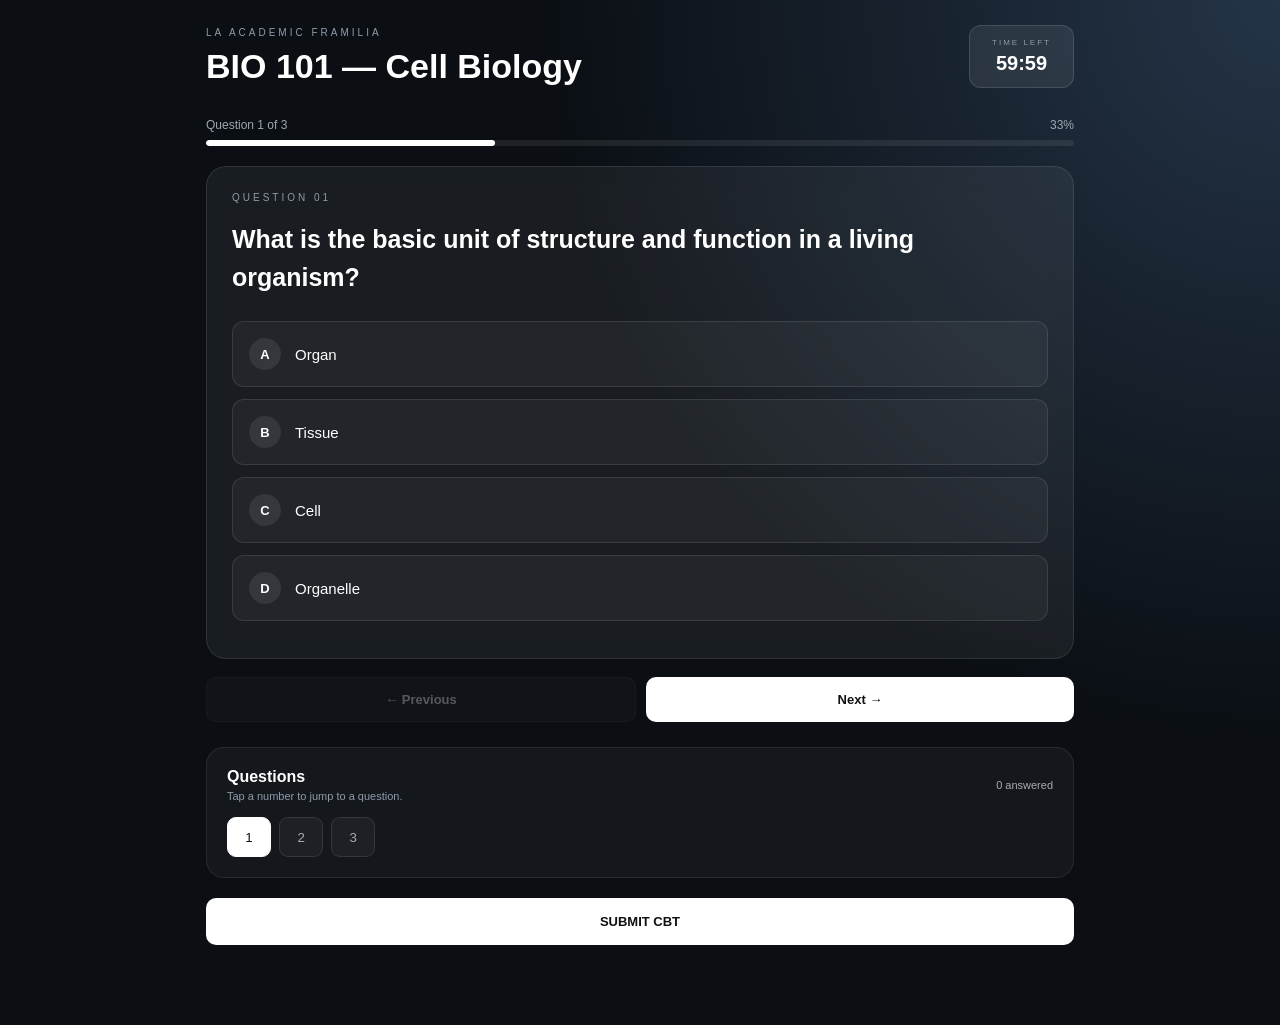
==== quiz.html @ 3b041be5 "Add files via upload" ====
<!DOCTYPE html>
<html lang="en">
<head>
    <meta charset="UTF-8">
    <meta name="viewport" content="width=device-width, initial-scale=1.0">

    <title>LA Academic Framilia CBT</title>

    <link rel="stylesheet" href="quiz.css">
</head>

<body>

    <main class="quiz-page">

        <!-- Header -->
        <header class="quiz-header">

            <div>
                <p class="group-name">
                    LA ACADEMIC FRAMILIA
                </p>

                <h1 id="quizTitle">
                    BIO 101 — Cell Biology
                </h1>
            </div>

            <div class="timer-box">
                <span>TIME LEFT</span>
                <strong id="timer">60:00</strong>
            </div>

        </header>


        <!-- Progress -->
        <section class="progress-area">

            <div class="progress-info">

                <span id="questionCounter">
                    Question 1 of 10
                </span>

                <span id="progressPercent">
                    10%
                </span>

            </div>

            <div class="progress-bar">
                <div id="progressFill"></div>
            </div>

        </section>


        <!-- Question -->
        <section class="question-card">

            <div class="question-number" id="questionNumber">
                QUESTION 01
            </div>

            <h2 id="questionText">
                Question goes here.
            </h2>

            <div id="optionsContainer">
                <!-- Options generated by JavaScript -->
            </div>

        </section>


        <!-- Navigation -->
        <section class="navigation">

            <button id="previousBtn" class="secondary-btn">
                ← Previous
            </button>

            <button id="nextBtn" class="primary-btn">
                Next →
            </button>

        </section>


        <!-- Question Navigator -->
        <section class="navigator-card">

            <div class="navigator-heading">

                <div>
                    <h3>Questions</h3>
                    <p>Tap a number to jump to a question.</p>
                </div>

                <span id="answeredCount">
                    0 answered
                </span>

            </div>

            <div id="questionNavigator">
                <!-- Question numbers generated here -->
            </div>

        </section>


        <!-- Submit -->
        <button id="submitBtn" class="submit-btn">
            SUBMIT CBT
        </button>


        <!-- Results -->
        <section id="resultSection" class="result-section">

            <div class="result-card">

                <p class="result-label">
                    CBT COMPLETED
                </p>

                <h2 id="resultScore">
                    0 / 0
                </h2>

                <p id="resultPercentage">
                    0%
                </p>

                <p id="resultMessage">
                    Your result will appear here.
                </p>

                <button
                    id="reviewBtn"
                    class="primary-btn"
                >
                    REVIEW ANSWERS
                </button>

                <button
                    id="homeBtn"
                    class="secondary-btn"
                >
                    BACK TO HOME
                </button>

            </div>

            <div id="reviewContainer">
                <!-- Corrections generated here -->
            </div>

        </section>

    </main>


    <script src="quiz.js"></script>

</body>
</html>
---- quiz.css ----
* {
    margin: 0;
    padding: 0;
    box-sizing: border-box;
}

body {
    font-family: Arial, sans-serif;

    background:
        radial-gradient(
            circle at top right,
            #243447,
            #0b0f14 45%
        );

    color: #ffffff;

    min-height: 100vh;
}


.quiz-page {
    width: 100%;
    max-width: 900px;

    margin: auto;

    padding: 25px 16px 50px;
}


/* =========================================
   HEADER
========================================= */

.quiz-header {
    display: flex;

    justify-content: space-between;

    align-items: center;

    gap: 20px;

    margin-bottom: 30px;
}

.group-name {
    font-size: 10px;

    letter-spacing: 3px;

    color: #8f9baa;

    margin-bottom: 8px;
}

.quiz-header h1 {
    font-size: clamp(22px, 5vw, 34px);

    line-height: 1.2;
}


.timer-box {
    min-width: 105px;

    padding: 12px;

    text-align: center;

    border-radius: 12px;

    background: rgba(255,255,255,0.08);

    border: 1px solid rgba(255,255,255,0.12);
}

.timer-box span {
    display: block;

    font-size: 8px;

    letter-spacing: 2px;

    color: #8f9baa;

    margin-bottom: 5px;
}

.timer-box strong {
    font-size: 20px;
}


/* =========================================
   PROGRESS
========================================= */

.progress-area {
    margin-bottom: 20px;
}

.progress-info {
    display: flex;

    justify-content: space-between;

    color: #9ca7b3;

    font-size: 12px;

    margin-bottom: 8px;
}

.progress-bar {
    height: 6px;

    background: rgba(255,255,255,0.08);

    border-radius: 20px;

    overflow: hidden;
}

#progressFill {
    width: 0%;

    height: 100%;

    background: #ffffff;

    border-radius: 20px;

    transition: width 0.3s ease;
}


/* =========================================
   QUESTION CARD
========================================= */

.question-card {
    background: rgba(255,255,255,0.06);

    border: 1px solid rgba(255,255,255,0.1);

    border-radius: 20px;

    padding: 25px;

    margin-bottom: 18px;

    backdrop-filter: blur(10px);
}

.question-number {
    font-size: 10px;

    letter-spacing: 3px;

    color: #8f9baa;

    margin-bottom: 18px;
}

.question-card h2 {
    font-size: clamp(19px, 4vw, 25px);

    line-height: 1.5;

    margin-bottom: 25px;
}


/* =========================================
   OPTIONS
========================================= */

.option {
    display: flex;

    align-items: center;

    gap: 14px;

    width: 100%;

    padding: 16px;

    margin-bottom: 12px;

    border-radius: 12px;

    background: rgba(255,255,255,0.045);

    border: 1px solid rgba(255,255,255,0.1);

    color: white;

    text-align: left;

    cursor: pointer;

    transition: 0.2s;
}

.option:hover {
    background: rgba(255,255,255,0.09);

    transform: translateY(-1px);
}

.option.selected {
    background: rgba(255,255,255,0.14);

    border-color: white;
}

.option-letter {
    width: 32px;

    height: 32px;

    min-width: 32px;

    display: flex;

    align-items: center;

    justify-content: center;

    border-radius: 50%;

    background: rgba(255,255,255,0.08);

    font-size: 13px;

    font-weight: bold;
}

.option.selected .option-letter {
    background: white;

    color: #111;
}

.option-text {
    font-size: 15px;

    line-height: 1.4;
}


/* =========================================
   NAVIGATION
========================================= */

.navigation {
    display: flex;

    gap: 10px;

    margin-bottom: 25px;
}

button {
    font-family: inherit;
}

.primary-btn,
.secondary-btn,
.submit-btn {
    border: none;

    border-radius: 10px;

    padding: 14px 18px;

    font-size: 13px;

    font-weight: bold;

    cursor: pointer;

    transition: 0.2s;
}

.primary-btn {
    background: white;

    color: #111;

    flex: 1;
}

.secondary-btn {
    background: rgba(255,255,255,0.08);

    color: white;

    border: 1px solid rgba(255,255,255,0.1);

    flex: 1;
}

.primary-btn:hover,
.secondary-btn:hover {
    transform: translateY(-2px);
}

button:disabled {
    opacity: 0.3;

    cursor: not-allowed;

    transform: none;
}


/* =========================================
   QUESTION NAVIGATOR
========================================= */

.navigator-card {
    background: rgba(255,255,255,0.04);

    border: 1px solid rgba(255,255,255,0.08);

    border-radius: 18px;

    padding: 20px;

    margin-bottom: 20px;
}

.navigator-heading {
    display: flex;

    justify-content: space-between;

    align-items: center;

    gap: 10px;

    margin-bottom: 15px;
}

.navigator-heading h3 {
    font-size: 16px;

    margin-bottom: 4px;
}

.navigator-heading p {
    color: #8f9baa;

    font-size: 11px;
}

#answeredCount {
    color: #aaa;

    font-size: 11px;
}

#questionNavigator {
    display: grid;

    grid-template-columns:
        repeat(auto-fill, minmax(42px, 1fr));

    gap: 8px;
}

.question-dot {
    height: 40px;

    border-radius: 9px;

    border: 1px solid rgba(255,255,255,0.1);

    background: rgba(255,255,255,0.04);

    color: #aaa;

    cursor: pointer;
}

.question-dot.current {
    background: white;

    color: #111;

    border-color: white;
}

.question-dot.answered {
    background: rgba(255,255,255,0.15);

    color: white;
}


/* =========================================
   SUBMIT
========================================= */

.submit-btn {
    width: 100%;

    background: #ffffff;

    color: #111;

    padding: 16px;

    margin-bottom: 30px;
}


/* =========================================
   RESULTS
========================================= */

.result-section {
    display: none;
}

.result-card {
    text-align: center;

    background: rgba(255,255,255,0.06);

    border: 1px solid rgba(255,255,255,0.1);

    border-radius: 20px;

    padding: 35px 20px;

    margin-bottom: 20px;
}

.result-label {
    font-size: 10px;

    letter-spacing: 3px;

    color: #8f9baa;

    margin-bottom: 10px;
}

#resultScore {
    font-size: 55px;

    margin-bottom: 5px;
}

#resultPercentage {
    font-size: 25px;

    font-weight: bold;

    margin-bottom: 12px;
}

#resultMessage {
    color: #aaa;

    margin-bottom: 25px;
}

.result-card .primary-btn,
.result-card .secondary-btn {
    display: block;

    width: 100%;

    margin-top: 10px;
}


/* =========================================
   REVIEW
========================================= */

.review-item {
    background: rgba(255,255,255,0.05);

    border-radius: 15px;

    padding: 20px;

    margin-bottom: 12px;

    border: 1px solid rgba(255,255,255,0.08);
}

.review-question {
    font-weight: bold;

    line-height: 1.5;

    margin-bottom: 12px;
}

.review-answer {
    font-size: 13px;

    line-height: 1.5;

    margin-bottom: 8px;
}

.review-correct {
    color: #b9ffca;
}

.review-wrong {
    color: #ffb9b9;
}

.review-explanation {
    color: #aaa;

    font-size: 13px;

    line-height: 1.6;

    margin-top: 10px;
}


/* =========================================
   MOBILE
========================================= */

@media (max-width: 600px) {

    .quiz-header {
        align-items: flex-start;
    }

    .quiz-header h1 {
        font-size: 22px;
    }

    .timer-box {
        min-width: 90px;
    }

    .question-card {
        padding: 20px;
    }

    .question-card h2 {
        font-size: 19px;
    }

    .option {
        padding: 14px;
    }

    .option-text {
        font-size: 14px;
    }
}
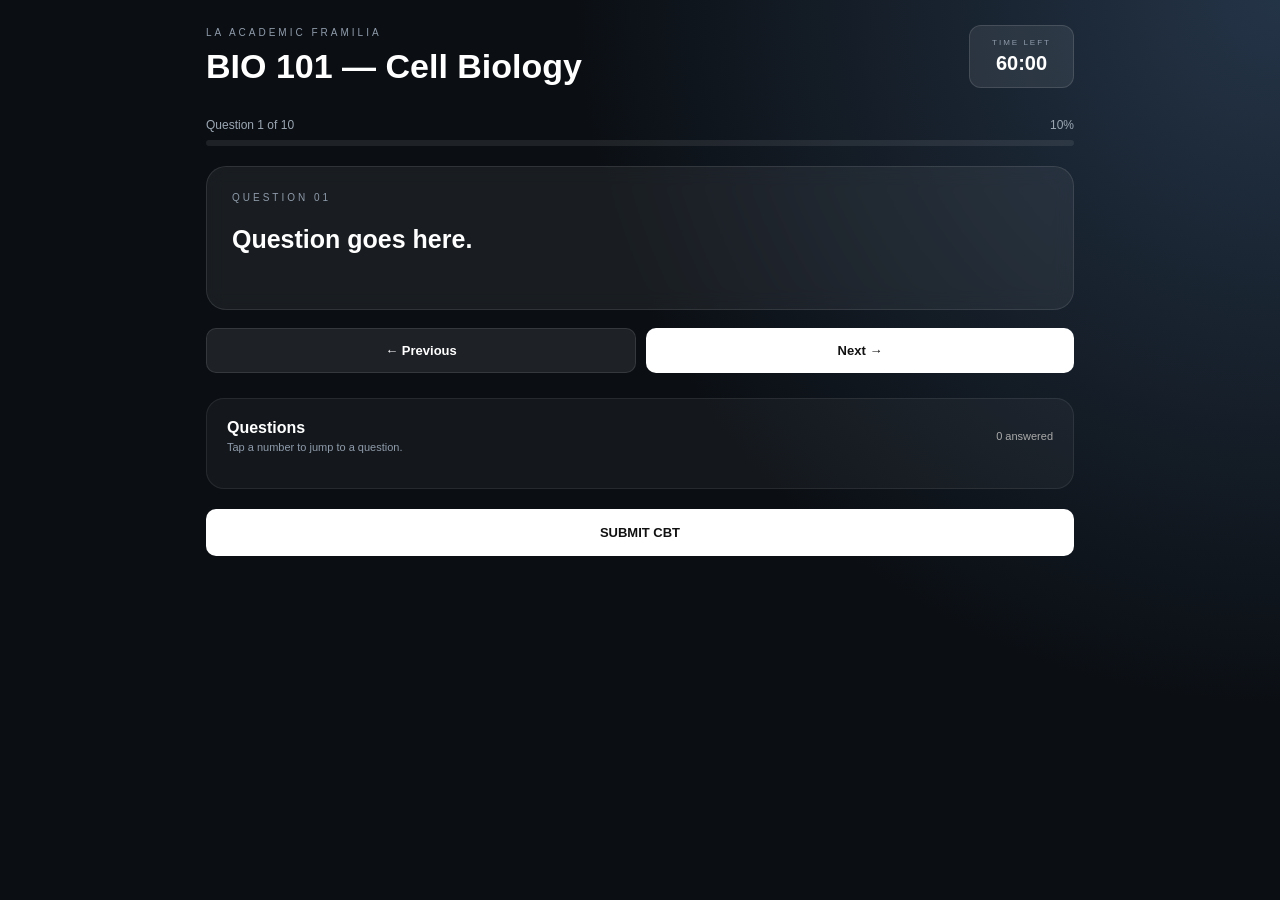
==== commit 40212da5: "Update quiz.html" ====
--- a/quiz.html
+++ b/quiz.html
@@ -163,7 +163,7 @@
     </main>
 
 
-    <script src="quiz.js"></script>
+    <script src="quiz.js?v=2"></script>
 
 </body>
-</html>+</html>
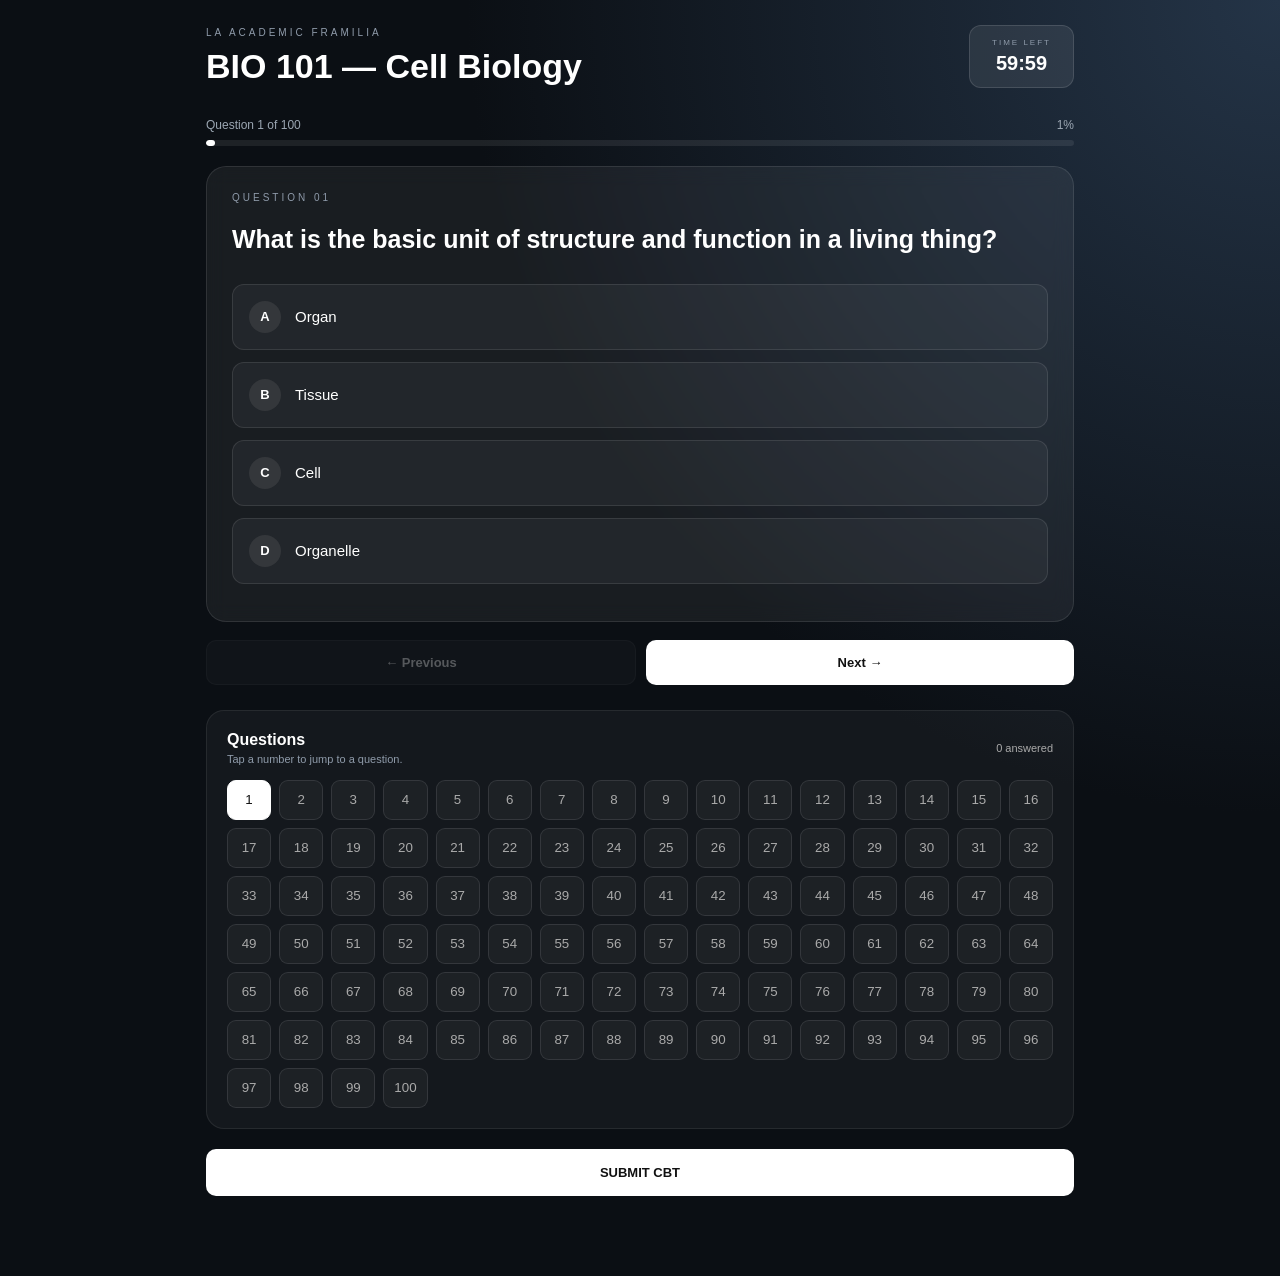
==== commit e833e810: "Update quiz.html" ====
--- a/quiz.html
+++ b/quiz.html
@@ -4,7 +4,7 @@
     <meta charset="UTF-8">
     <meta name="viewport" content="width=device-width, initial-scale=1.0">
 
-    <title>LA Academic Framilia CBT</title>
+    <title>L Academic Framilia CBT</title>
 
     <link rel="stylesheet" href="quiz.css">
 </head>
@@ -163,7 +163,7 @@
     </main>
 
 
-    <script src="quiz.js?v=2"></script>
+    <script src="quiz.js"></script>
 
 </body>
-</html>
+                </html>
